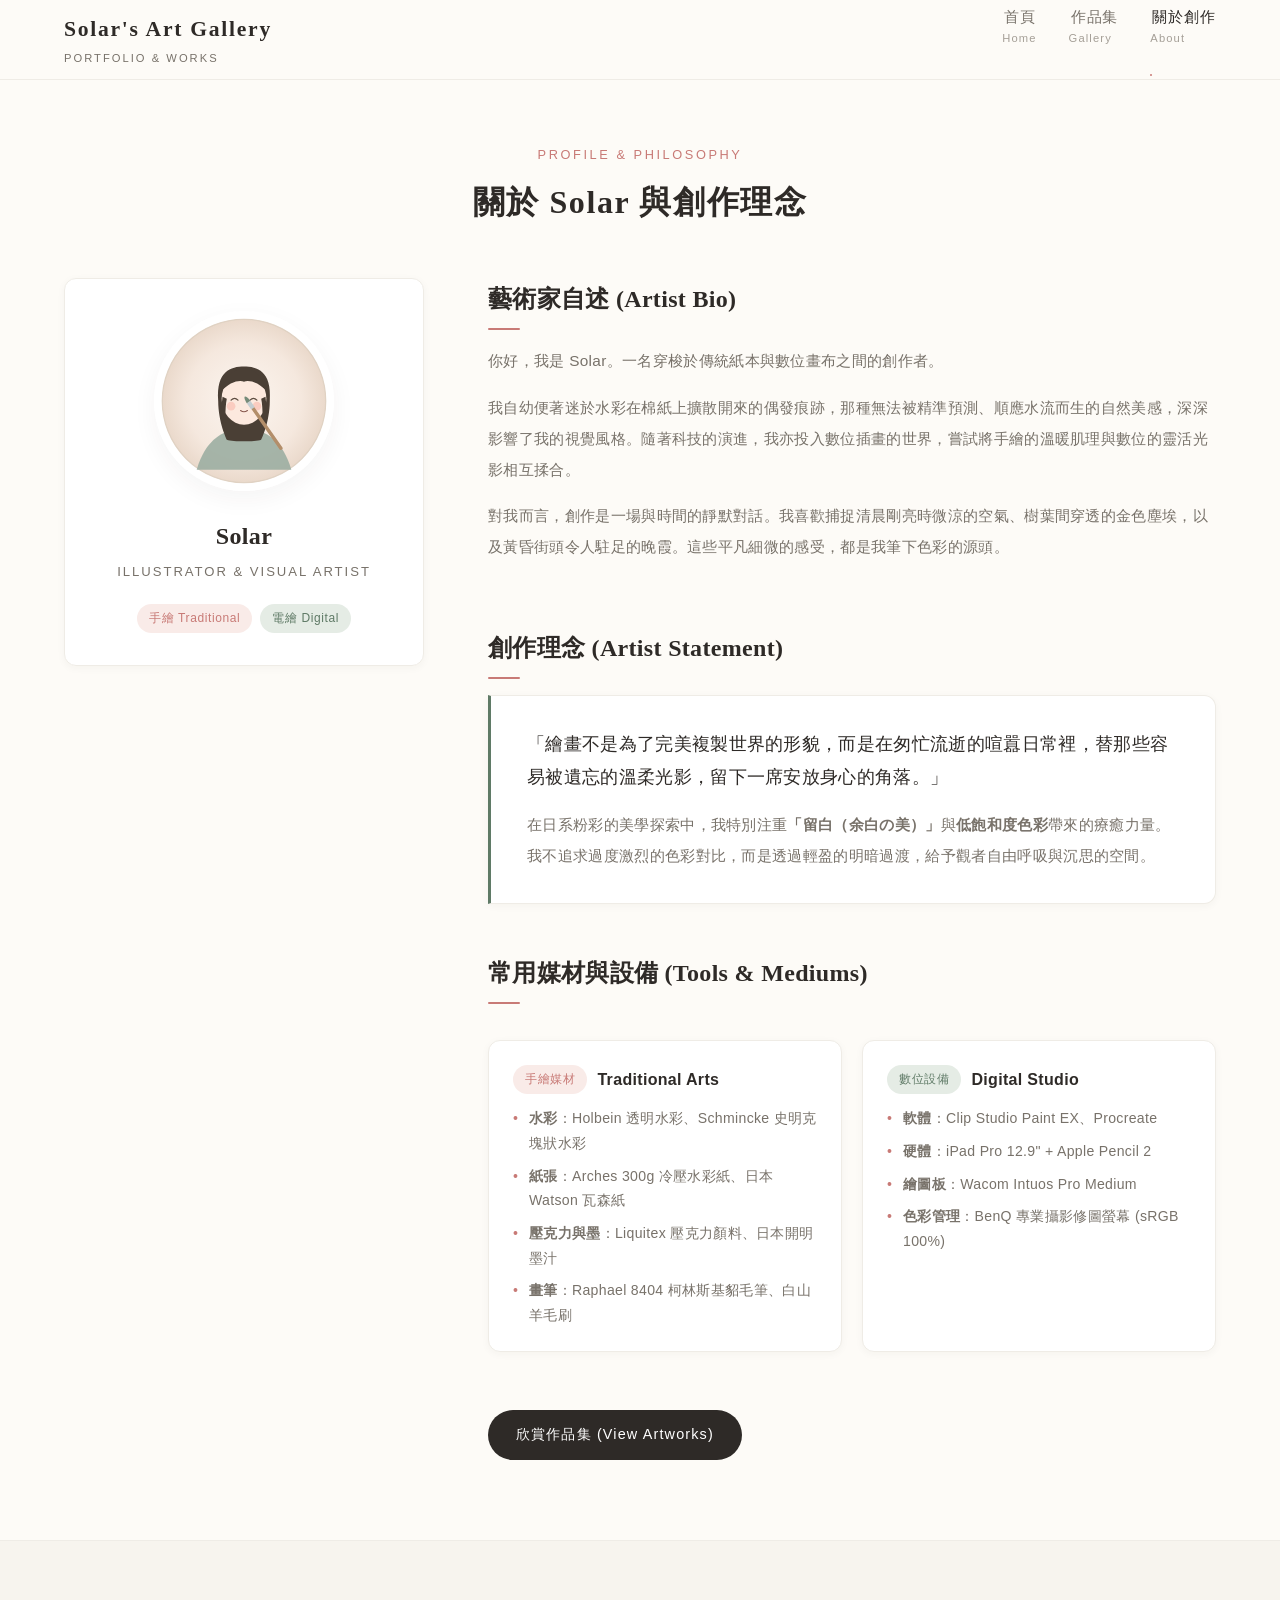
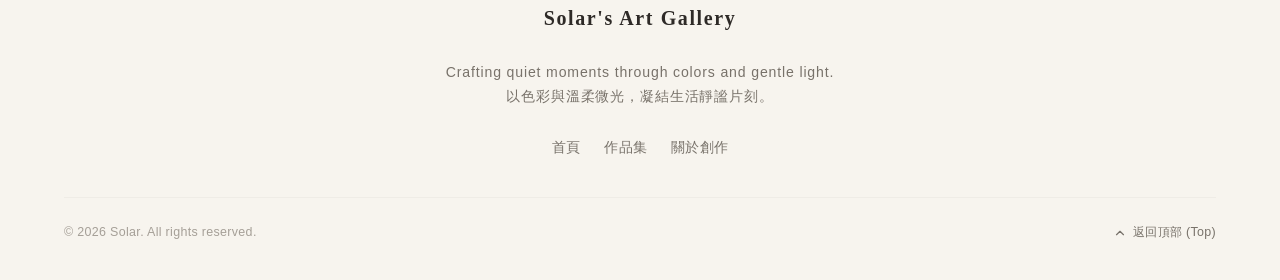
==== about.html @ 8c9266df "feat: initial commit for Solar's Art Gallery" ====
<!DOCTYPE html>
<html lang="zh-Hant">
<head>
  <meta charset="UTF-8">
  <meta name="viewport" content="width=device-width, initial-scale=1.0">
  <title>關於創作 About Solar｜Solar's Art Gallery</title>
  <meta name="description" content="關於繪師 Solar 的藝術家自述（Artist Bio）、創作理念（Artist Statement）以及常用手繪與電繪創作工具。">

  <!-- Stylesheets -->
  <link rel="stylesheet" href="css/style.css">
  <link rel="stylesheet" href="css/about.css">
</head>
<body>

  <!-- Site Header & Navigation -->
  <header class="site-header">
    <div class="container">
      <a href="index.html" class="site-logo">
        <span class="logo-main">Solar's Art Gallery</span>
        <span class="logo-sub">Portfolio & Works</span>
      </a>

      <button class="menu-toggle" aria-label="切換選單" aria-expanded="false">
        <span></span>
        <span></span>
        <span></span>
      </button>

      <nav>
        <ul class="nav-menu">
          <li>
            <a href="index.html" class="nav-link">
              首頁
              <span class="nav-sub-label">Home</span>
            </a>
          </li>
          <li>
            <a href="gallery.html" class="nav-link">
              作品集
              <span class="nav-sub-label">Gallery</span>
            </a>
          </li>
          <li>
            <a href="about.html" class="nav-link active">
              關於創作
              <span class="nav-sub-label">About</span>
            </a>
          </li>
        </ul>
      </nav>
    </div>
  </header>

  <!-- About Main Content -->
  <main class="about-hero-section">
    <div class="container">
      <!-- Section Header -->
      <div class="section-header">
        <span class="sub-heading">PROFILE & PHILOSOPHY</span>
        <h1 class="main-heading">關於 Solar 與創作理念</h1>
      </div>

      <div class="about-grid">
        <!-- Left: Sticky Portrait Card -->
        <aside class="about-portrait-card">
          <div class="portrait-avatar-wrapper">
            <img src="assets/images/profile.svg" alt="繪師 Solar" />
          </div>
          <h2 class="portrait-name">Solar</h2>
          <div class="portrait-role">Illustrator & Visual Artist</div>
          <div class="portrait-badges">
            <span class="category-badge traditional">手繪 Traditional</span>
            <span class="category-badge digital">電繪 Digital</span>
          </div>
        </aside>

        <!-- Right: Narrative Content -->
        <div class="about-narrative">
          <!-- Artist Bio -->
          <section>
            <h3 class="about-block-title">藝術家自述 (Artist Bio)</h3>
            <p class="about-text">
              你好，我是 Solar。一名穿梭於傳統紙本與數位畫布之間的創作者。
            </p>
            <p class="about-text">
              我自幼便著迷於水彩在棉紙上擴散開來的偶發痕跡，那種無法被精準預測、順應水流而生的自然美感，深深影響了我的視覺風格。隨著科技的演進，我亦投入數位插畫的世界，嘗試將手繪的溫暖肌理與數位的靈活光影相互揉合。
            </p>
            <p class="about-text">
              對我而言，創作是一場與時間的靜默對話。我喜歡捕捉清晨剛亮時微涼的空氣、樹葉間穿透的金色塵埃，以及黃昏街頭令人駐足的晚霞。這些平凡細微的感受，都是我筆下色彩的源頭。
            </p>
          </section>

          <!-- Artist Statement -->
          <section>
            <h3 class="about-block-title">創作理念 (Artist Statement)</h3>
            <div class="statement-box">
              <blockquote class="statement-quote">
                「繪畫不是為了完美複製世界的形貌，而是在匆忙流逝的喧囂日常裡，替那些容易被遺忘的溫柔光影，留下一席安放身心的角落。」
              </blockquote>
              <p class="about-text" style="margin-bottom: 0;">
                在日系粉彩的美學探索中，我特別注重<strong>「留白（余白の美）」</strong>與<strong>低飽和度色彩</strong>帶來的療癒力量。我不追求過度激烈的色彩對比，而是透過輕盈的明暗過渡，給予觀者自由呼吸與沉思的空間。
              </p>
            </div>
          </section>

          <!-- Tools & Materials -->
          <section>
            <h3 class="about-block-title">常用媒材與設備 (Tools & Mediums)</h3>
            <div class="tools-grid">
              <!-- Traditional Tools -->
              <div class="tool-card">
                <div class="tool-card-header">
                  <span class="category-badge traditional">手繪媒材</span>
                  <span class="tool-card-title">Traditional Arts</span>
                </div>
                <ul class="tool-items-list">
                  <li><strong>水彩</strong>：Holbein 透明水彩、Schmincke 史明克塊狀水彩</li>
                  <li><strong>紙張</strong>：Arches 300g 冷壓水彩紙、日本 Watson 瓦森紙</li>
                  <li><strong>壓克力與墨</strong>：Liquitex 壓克力顏料、日本開明墨汁</li>
                  <li><strong>畫筆</strong>：Raphael 8404 柯林斯基貂毛筆、白山羊毛刷</li>
                </ul>
              </div>

              <!-- Digital Tools -->
              <div class="tool-card">
                <div class="tool-card-header">
                  <span class="category-badge digital">數位設備</span>
                  <span class="tool-card-title">Digital Studio</span>
                </div>
                <ul class="tool-items-list">
                  <li><strong>軟體</strong>：Clip Studio Paint EX、Procreate</li>
                  <li><strong>硬體</strong>：iPad Pro 12.9" + Apple Pencil 2</li>
                  <li><strong>繪圖板</strong>：Wacom Intuos Pro Medium</li>
                  <li><strong>色彩管理</strong>：BenQ 專業攝影修圖螢幕 (sRGB 100%)</li>
                </ul>
              </div>
            </div>
          </section>

          <!-- Back to Gallery Link -->
          <div style="padding-top: 10px;">
            <a href="gallery.html" class="btn btn-primary">欣賞作品集 (View Artworks)</a>
          </div>
        </div>
      </div>
    </div>
  </main>

  <!-- Site Footer -->
  <footer class="site-footer">
    <div class="container">
      <div class="footer-content">
        <div class="footer-logo">Solar's Art Gallery</div>
        <p class="footer-tagline">
          Crafting quiet moments through colors and gentle light.<br>
          以色彩與溫柔微光，凝結生活靜謐片刻。
        </p>
        <ul class="footer-nav">
          <li><a href="index.html">首頁</a></li>
          <li><a href="gallery.html">作品集</a></li>
          <li><a href="about.html">關於創作</a></li>
        </ul>
      </div>
      <div class="footer-bottom">
        <span>&copy; <span id="current-year"></span> Solar. All rights reserved.</span>
        <a href="#top" class="back-to-top">
          <svg width="14" height="14" viewBox="0 0 24 24" fill="none" stroke="currentColor" stroke-width="2" stroke-linecap="round" stroke-linejoin="round">
            <polyline points="18 15 12 9 6 15"></polyline>
          </svg>
          返回頂部 (Top)
        </a>
      </div>
    </div>
  </footer>

  <!-- Scripts -->
  <script src="js/main.js"></script>
</body>
</html>
---- css/style.css ----
/* ==========================================================================
   Solar's Art Gallery - Global Styles (style.css)
   Japanese Pastel Aesthetic
   ========================================================================== */

:root {
  /* Colors */
  --color-bg: #FDFBF7;
  --color-surface: #FFFFFF;
  --color-surface-subtle: #F7F4EE;
  --color-surface-hover: #F2EDE4;

  --color-text-main: #2E2A27;
  --color-text-muted: #78726A;
  --color-text-light: #A59F97;

  --color-border: #EFECE6;
  --color-border-hover: #D8D2C6;

  /* Pastel Accent Colors */
  --color-pink-soft: #F9EBE8;
  --color-pink-accent: #C87A76;
  --color-pink-hover: #B66C68;

  --color-green-soft: #E5ECE5;
  --color-green-accent: #5F7A66;
  --color-green-hover: #506756;

  --color-beige-soft: #F4EFE6;
  --color-beige-accent: #9E8973;

  /* Shadows */
  --shadow-sm: 0 2px 8px rgba(60, 45, 35, 0.04);
  --shadow-md: 0 8px 24px rgba(60, 45, 35, 0.05);
  --shadow-lg: 0 16px 36px rgba(60, 45, 35, 0.08);

  /* Radius */
  --radius-sm: 6px;
  --radius-md: 12px;
  --radius-lg: 18px;
  --radius-full: 999px;

  /* Transitions */
  --transition-fast: 0.2s ease;
  --transition-normal: 0.35s cubic-bezier(0.25, 1, 0.5, 1);

  /* Layout */
  --container-max: 1160px;
  --header-height: 80px;
}

/* CSS Reset & Base */
*, *::before, *::after {
  box-sizing: border-box;
  margin: 0;
  padding: 0;
}

html {
  font-size: 16px;
  scroll-behavior: smooth;
}

body {
  background-color: var(--color-bg);
  color: var(--color-text-main);
  font-family: -apple-system, BlinkMacSystemFont, "Segoe UI", "Noto Sans TC", "Hiragino Kaku Gothic ProN", "Yu Gothic", sans-serif;
  line-height: 1.75;
  letter-spacing: 0.02em;
  -webkit-font-smoothing: antialiased;
  -moz-osx-font-smoothing: grayscale;
  display: flex;
  flex-direction: column;
  min-height: 100vh;
}

img {
  max-width: 100%;
  height: auto;
  display: block;
}

a {
  color: inherit;
  text-decoration: none;
  transition: color var(--transition-fast);
}

button {
  font: inherit;
  cursor: pointer;
  border: none;
  background: none;
}

/* Typography Helpers */
.font-serif {
  font-family: "Noto Serif TC", "Yu Mincho", "Hiragino Mincho ProN", serif;
}

.container {
  width: 90%;
  max-width: var(--container-max);
  margin: 0 auto;
}

.section-padding {
  padding: 80px 0;
}

.section-header {
  text-align: center;
  margin-bottom: 48px;
}

.sub-heading {
  display: inline-block;
  font-size: 0.8rem;
  font-weight: 500;
  letter-spacing: 0.2em;
  text-transform: uppercase;
  color: var(--color-pink-accent);
  margin-bottom: 8px;
}

.main-heading {
  font-family: "Noto Serif TC", serif;
  font-size: 2rem;
  font-weight: 600;
  color: var(--color-text-main);
  letter-spacing: 0.05em;
}

/* Header & Navigation */
.site-header {
  height: var(--header-height);
  background-color: rgba(253, 251, 247, 0.92);
  backdrop-filter: blur(10px);
  position: sticky;
  top: 0;
  z-index: 100;
  border-bottom: 1px solid var(--color-border);
  transition: all var(--transition-normal);
}

.site-header .container {
  display: flex;
  align-items: center;
  justify-content: space-between;
  height: 100%;
}

.site-logo {
  display: flex;
  flex-direction: column;
}

.logo-main {
  font-family: "Noto Serif TC", serif;
  font-size: 1.35rem;
  font-weight: 600;
  letter-spacing: 0.08em;
  color: var(--color-text-main);
}

.logo-sub {
  font-size: 0.7rem;
  letter-spacing: 0.18em;
  color: var(--color-text-muted);
  text-transform: uppercase;
}

.nav-menu {
  display: flex;
  align-items: center;
  gap: 32px;
  list-style: none;
}

.nav-link {
  font-size: 0.95rem;
  letter-spacing: 0.06em;
  color: var(--color-text-muted);
  position: relative;
  padding: 6px 2px;
  transition: color var(--transition-fast);
}

.nav-link:hover,
.nav-link.active {
  color: var(--color-text-main);
}

.nav-link.active::after {
  content: "";
  position: absolute;
  bottom: 0;
  left: 0;
  width: 100%;
  height: 2px;
  background-color: var(--color-pink-accent);
  border-radius: var(--radius-full);
}

.nav-sub-label {
  font-size: 0.7rem;
  letter-spacing: 0.1em;
  color: var(--color-text-light);
  display: block;
  margin-top: -2px;
}

.menu-toggle {
  display: none;
  flex-direction: column;
  gap: 5px;
  padding: 8px;
  z-index: 110;
}

.menu-toggle span {
  display: block;
  width: 24px;
  height: 2px;
  background-color: var(--color-text-main);
  transition: all var(--transition-fast);
  border-radius: 2px;
}

/* Category Badge */
.category-badge {
  display: inline-flex;
  align-items: center;
  font-size: 0.75rem;
  letter-spacing: 0.05em;
  padding: 4px 12px;
  border-radius: var(--radius-full);
  font-weight: 500;
}

.category-badge.traditional {
  background-color: var(--color-pink-soft);
  color: var(--color-pink-accent);
}

.category-badge.digital {
  background-color: var(--color-green-soft);
  color: var(--color-green-accent);
}

/* Buttons */
.btn {
  display: inline-flex;
  align-items: center;
  justify-content: center;
  gap: 8px;
  padding: 12px 28px;
  border-radius: var(--radius-full);
  font-size: 0.9rem;
  letter-spacing: 0.08em;
  transition: all var(--transition-normal);
  cursor: pointer;
}

.btn-primary {
  background-color: var(--color-text-main);
  color: #FFFFFF;
}

.btn-primary:hover {
  background-color: #433D39;
  transform: translateY(-2px);
  box-shadow: var(--shadow-sm);
}

.btn-secondary {
  background-color: var(--color-surface);
  border: 1px solid var(--color-border);
  color: var(--color-text-main);
}

.btn-secondary:hover {
  background-color: var(--color-surface-subtle);
  border-color: var(--color-border-hover);
  transform: translateY(-2px);
}

/* Artwork Card Component */
.artwork-card {
  background-color: var(--color-surface);
  border-radius: var(--radius-md);
  overflow: hidden;
  border: 1px solid var(--color-border);
  box-shadow: var(--shadow-sm);
  transition: all var(--transition-normal);
  display: flex;
  flex-direction: column;
}

.artwork-card:hover {
  transform: translateY(-6px);
  box-shadow: var(--shadow-md);
  border-color: var(--color-border-hover);
}

.card-image-wrap {
  position: relative;
  width: 100%;
  padding-top: 125%; /* 4:5 Aspect Ratio */
  overflow: hidden;
  background-color: var(--color-surface-subtle);
}

.card-image-wrap img {
  position: absolute;
  top: 0;
  left: 0;
  width: 100%;
  height: 100%;
  object-fit: cover;
  transition: transform var(--transition-normal);
}

.artwork-card:hover .card-image-wrap img {
  transform: scale(1.03);
}

.card-content {
  padding: 20px;
  display: flex;
  flex-direction: column;
  flex-grow: 1;
}

.card-meta {
  display: flex;
  align-items: center;
  justify-content: space-between;
  margin-bottom: 10px;
}

.card-year {
  font-size: 0.8rem;
  color: var(--color-text-light);
  letter-spacing: 0.05em;
}

.card-title {
  font-family: "Noto Serif TC", serif;
  font-size: 1.15rem;
  font-weight: 600;
  color: var(--color-text-main);
  margin-bottom: 4px;
}

.card-title-en {
  font-size: 0.78rem;
  color: var(--color-text-muted);
  letter-spacing: 0.05em;
  margin-bottom: 10px;
}

.card-medium {
  font-size: 0.82rem;
  color: var(--color-text-light);
  margin-top: auto;
}

/* Footer */
.site-footer {
  margin-top: auto;
  background-color: var(--color-surface-subtle);
  border-top: 1px solid var(--color-border);
  padding: 60px 0 36px;
}

.footer-content {
  display: flex;
  flex-direction: column;
  align-items: center;
  text-align: center;
  gap: 24px;
}

.footer-logo {
  font-family: "Noto Serif TC", serif;
  font-size: 1.25rem;
  font-weight: 600;
  letter-spacing: 0.08em;
}

.footer-tagline {
  font-size: 0.88rem;
  color: var(--color-text-muted);
  letter-spacing: 0.06em;
  max-width: 450px;
}

.footer-nav {
  display: flex;
  gap: 24px;
  list-style: none;
}

.footer-nav a {
  font-size: 0.85rem;
  color: var(--color-text-muted);
}

.footer-nav a:hover {
  color: var(--color-text-main);
}

.footer-bottom {
  margin-top: 36px;
  padding-top: 24px;
  border-top: 1px solid var(--color-border);
  width: 100%;
  display: flex;
  align-items: center;
  justify-content: space-between;
  font-size: 0.78rem;
  color: var(--color-text-light);
}

.back-to-top {
  display: inline-flex;
  align-items: center;
  gap: 6px;
  color: var(--color-text-muted);
  cursor: pointer;
  transition: color var(--transition-fast);
}

.back-to-top:hover {
  color: var(--color-text-main);
}

/* Mobile Responsiveness */
@media (max-width: 768px) {
  :root {
    --header-height: 70px;
  }

  .menu-toggle {
    display: flex;
  }

  .nav-menu {
    position: fixed;
    top: var(--header-height);
    left: 0;
    width: 100%;
    background-color: var(--color-surface);
    border-bottom: 1px solid var(--color-border);
    flex-direction: column;
    padding: 24px 0;
    gap: 20px;
    box-shadow: var(--shadow-md);
    transform: translateY(-120%);
    opacity: 0;
    pointer-events: none;
    transition: all var(--transition-normal);
  }

  .nav-menu.open {
    transform: translateY(0);
    opacity: 1;
    pointer-events: auto;
  }

  .menu-toggle.active span:nth-child(1) {
    transform: translateY(7px) rotate(45deg);
  }

  .menu-toggle.active span:nth-child(2) {
    opacity: 0;
  }

  .menu-toggle.active span:nth-child(3) {
    transform: translateY(-7px) rotate(-45deg);
  }

  .section-padding {
    padding: 50px 0;
  }

  .main-heading {
    font-size: 1.6rem;
  }

  .footer-bottom {
    flex-direction: column;
    gap: 12px;
  }
}
---- css/about.css ----
/* ==========================================================================
   Solar's Art Gallery - About Page Styles (about.css)
   ========================================================================== */

.about-hero-section {
  padding: 60px 0 80px;
}

.about-grid {
  display: grid;
  grid-template-columns: 360px 1fr;
  gap: 64px;
  align-items: start;
}

/* Portrait Card */
.about-portrait-card {
  background-color: var(--color-surface);
  border: 1px solid var(--color-border);
  border-radius: var(--radius-md);
  padding: 32px 24px;
  text-align: center;
  box-shadow: var(--shadow-sm);
  position: sticky;
  top: 100px;
}

.portrait-avatar-wrapper {
  width: 180px;
  height: 180px;
  margin: 0 auto 24px;
  border-radius: var(--radius-full);
  overflow: hidden;
  box-shadow: var(--shadow-md);
  border: 4px solid var(--color-surface);
}

.portrait-avatar-wrapper img {
  width: 100%;
  height: 100%;
  object-fit: cover;
}

.portrait-name {
  font-family: "Noto Serif TC", serif;
  font-size: 1.5rem;
  font-weight: 600;
  color: var(--color-text-main);
  margin-bottom: 4px;
}

.portrait-role {
  font-size: 0.82rem;
  letter-spacing: 0.15em;
  color: var(--color-text-muted);
  text-transform: uppercase;
  margin-bottom: 20px;
}

.portrait-badges {
  display: flex;
  justify-content: center;
  gap: 8px;
}

/* About Narrative */
.about-narrative {
  display: flex;
  flex-direction: column;
  gap: 48px;
}

.about-block-title {
  font-family: "Noto Serif TC", serif;
  font-size: 1.5rem;
  color: var(--color-text-main);
  margin-bottom: 16px;
  position: relative;
  display: inline-block;
}

.about-block-title::after {
  content: "";
  display: block;
  width: 32px;
  height: 2px;
  background-color: var(--color-pink-accent);
  margin-top: 8px;
  border-radius: var(--radius-full);
}

.about-text {
  font-size: 0.96rem;
  color: var(--color-text-muted);
  line-height: 2;
  margin-bottom: 16px;
}

/* Artist Statement Quote Box */
.statement-box {
  background-color: var(--color-surface);
  border-left: 3px solid var(--color-green-accent);
  border-radius: 0 var(--radius-md) var(--radius-md) 0;
  padding: 32px 36px;
  box-shadow: var(--shadow-sm);
  border-top: 1px solid var(--color-border);
  border-right: 1px solid var(--color-border);
  border-bottom: 1px solid var(--color-border);
}

.statement-quote {
  font-family: "Noto Serif TC", serif;
  font-size: 1.12rem;
  line-height: 1.85;
  color: var(--color-text-main);
  font-style: normal;
  margin-bottom: 16px;
}

/* Materials & Tools Showcase */
.tools-grid {
  display: grid;
  grid-template-columns: repeat(2, 1fr);
  gap: 20px;
  margin-top: 20px;
}

.tool-card {
  background-color: var(--color-surface);
  border: 1px solid var(--color-border);
  border-radius: var(--radius-md);
  padding: 24px;
  box-shadow: var(--shadow-sm);
}

.tool-card-header {
  display: flex;
  align-items: center;
  gap: 10px;
  margin-bottom: 12px;
}

.tool-card-title {
  font-weight: 600;
  font-size: 1rem;
  color: var(--color-text-main);
}

.tool-items-list {
  list-style: none;
  font-size: 0.88rem;
  color: var(--color-text-muted);
  display: flex;
  flex-direction: column;
  gap: 8px;
}

.tool-items-list li {
  position: relative;
  padding-left: 16px;
}

.tool-items-list li::before {
  content: "•";
  position: absolute;
  left: 0;
  color: var(--color-pink-accent);
}

/* Responsive */
@media (max-width: 860px) {
  .about-grid {
    grid-template-columns: 1fr;
    gap: 40px;
  }

  .about-portrait-card {
    position: static;
  }

  .tools-grid {
    grid-template-columns: 1fr;
  }
}
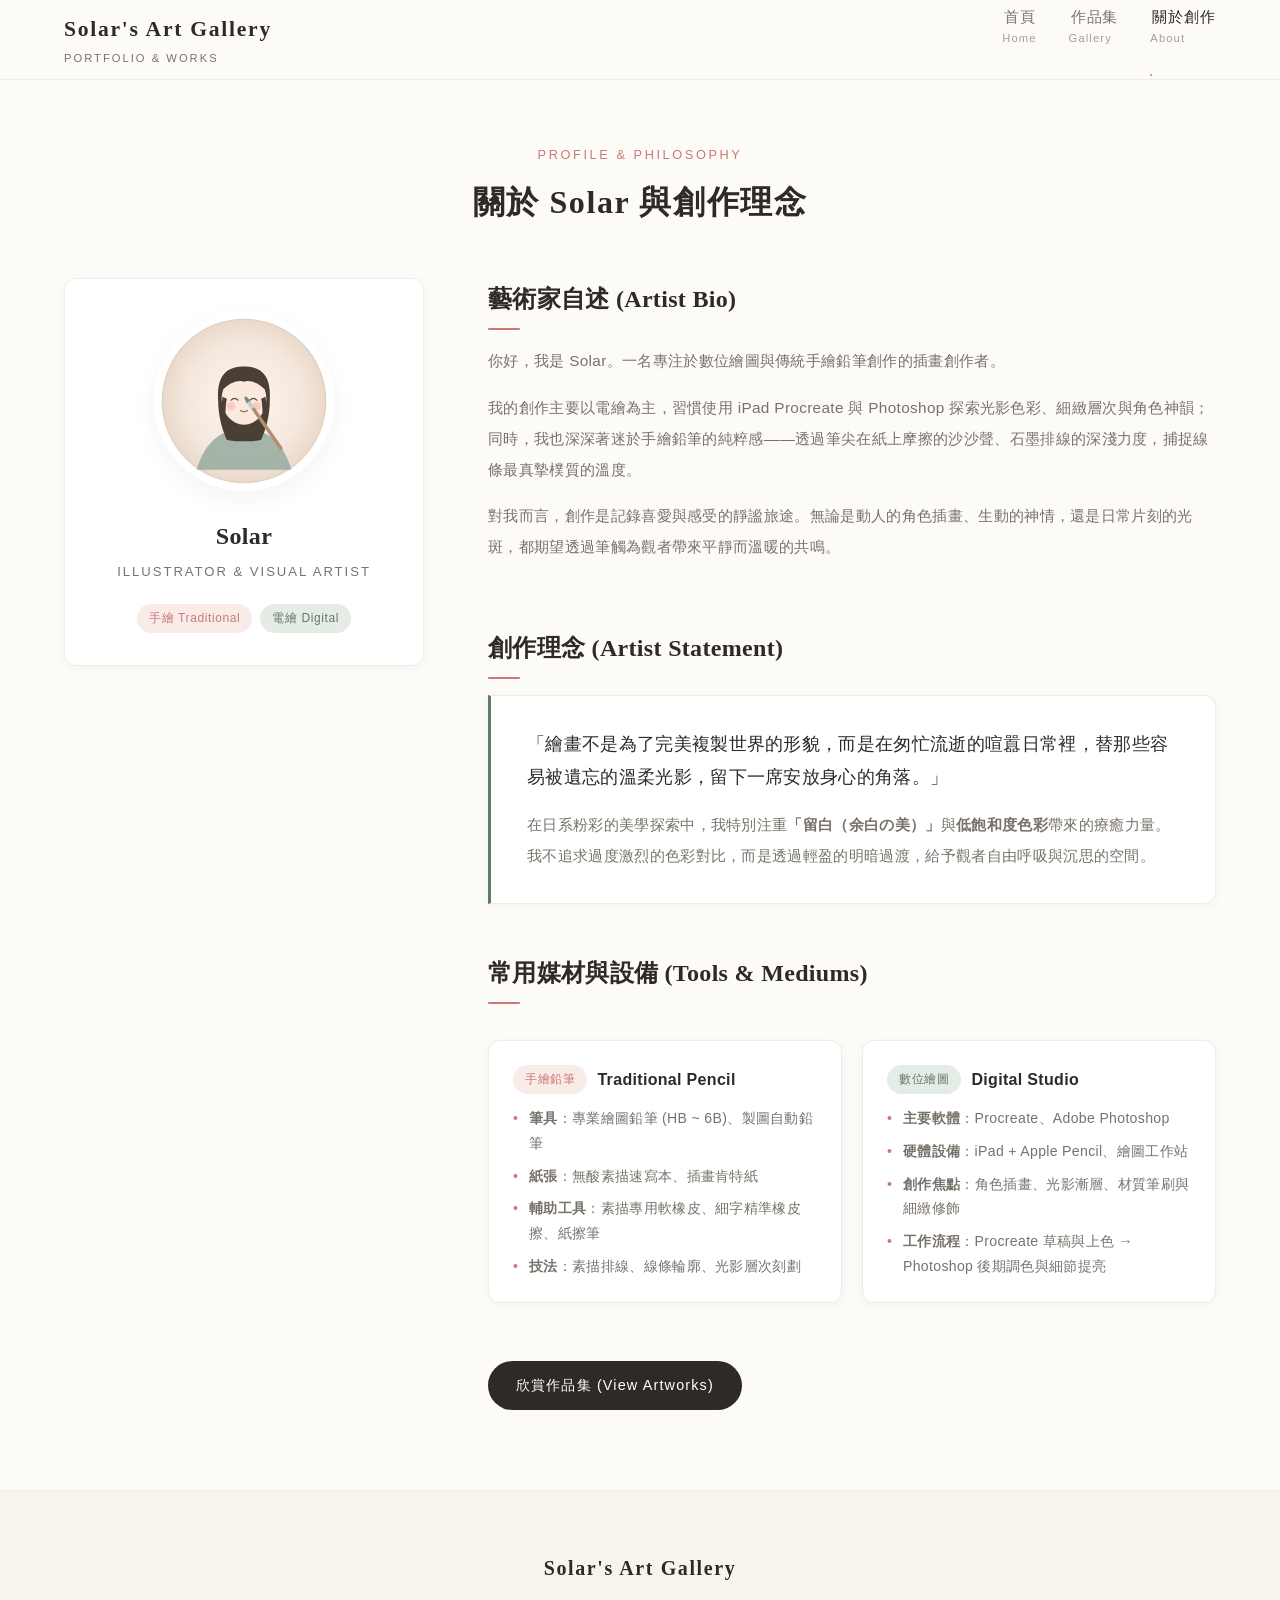
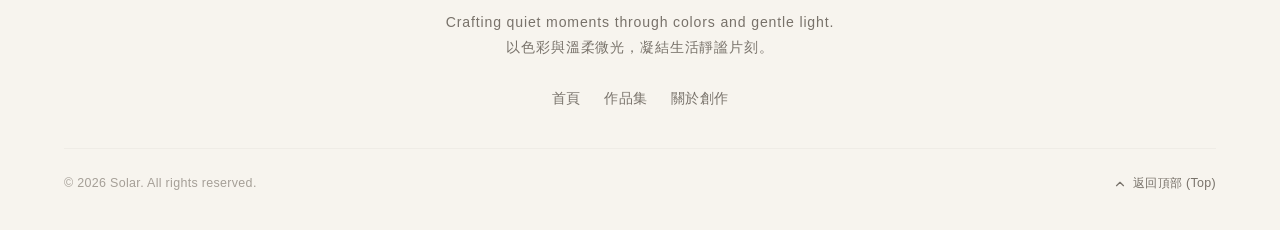
==== commit d065355d: "feat: replace placeholder artworks with user's real digital and traditional works" ====
--- a/about.html
+++ b/about.html
@@ -80,13 +80,13 @@
           <section>
             <h3 class="about-block-title">藝術家自述 (Artist Bio)</h3>
             <p class="about-text">
-              你好，我是 Solar。一名穿梭於傳統紙本與數位畫布之間的創作者。
+              你好，我是 Solar。一名專注於數位繪圖與傳統手繪鉛筆創作的插畫創作者。
             </p>
             <p class="about-text">
-              我自幼便著迷於水彩在棉紙上擴散開來的偶發痕跡，那種無法被精準預測、順應水流而生的自然美感，深深影響了我的視覺風格。隨著科技的演進，我亦投入數位插畫的世界，嘗試將手繪的溫暖肌理與數位的靈活光影相互揉合。
+              我的創作主要以電繪為主，習慣使用 iPad Procreate 與 Photoshop 探索光影色彩、細緻層次與角色神韻；同時，我也深深著迷於手繪鉛筆的純粹感——透過筆尖在紙上摩擦的沙沙聲、石墨排線的深淺力度，捕捉線條最真摯樸質的溫度。
             </p>
             <p class="about-text">
-              對我而言，創作是一場與時間的靜默對話。我喜歡捕捉清晨剛亮時微涼的空氣、樹葉間穿透的金色塵埃，以及黃昏街頭令人駐足的晚霞。這些平凡細微的感受，都是我筆下色彩的源頭。
+              對我而言，創作是記錄喜愛與感受的靜謐旅途。無論是動人的角色插畫、生動的神情，還是日常片刻的光斑，都期望透過筆觸為觀者帶來平靜而溫暖的共鳴。
             </p>
           </section>
 
@@ -110,28 +110,28 @@
               <!-- Traditional Tools -->
               <div class="tool-card">
                 <div class="tool-card-header">
-                  <span class="category-badge traditional">手繪媒材</span>
-                  <span class="tool-card-title">Traditional Arts</span>
+                  <span class="category-badge traditional">手繪鉛筆</span>
+                  <span class="tool-card-title">Traditional Pencil</span>
                 </div>
                 <ul class="tool-items-list">
-                  <li><strong>水彩</strong>：Holbein 透明水彩、Schmincke 史明克塊狀水彩</li>
-                  <li><strong>紙張</strong>：Arches 300g 冷壓水彩紙、日本 Watson 瓦森紙</li>
-                  <li><strong>壓克力與墨</strong>：Liquitex 壓克力顏料、日本開明墨汁</li>
-                  <li><strong>畫筆</strong>：Raphael 8404 柯林斯基貂毛筆、白山羊毛刷</li>
+                  <li><strong>筆具</strong>：專業繪圖鉛筆 (HB ~ 6B)、製圖自動鉛筆</li>
+                  <li><strong>紙張</strong>：無酸素描速寫本、插畫肯特紙</li>
+                  <li><strong>輔助工具</strong>：素描專用軟橡皮、細字精準橡皮擦、紙擦筆</li>
+                  <li><strong>技法</strong>：素描排線、線條輪廓、光影層次刻劃</li>
                 </ul>
               </div>
 
               <!-- Digital Tools -->
               <div class="tool-card">
                 <div class="tool-card-header">
-                  <span class="category-badge digital">數位設備</span>
+                  <span class="category-badge digital">數位繪圖</span>
                   <span class="tool-card-title">Digital Studio</span>
                 </div>
                 <ul class="tool-items-list">
-                  <li><strong>軟體</strong>：Clip Studio Paint EX、Procreate</li>
-                  <li><strong>硬體</strong>：iPad Pro 12.9" + Apple Pencil 2</li>
-                  <li><strong>繪圖板</strong>：Wacom Intuos Pro Medium</li>
-                  <li><strong>色彩管理</strong>：BenQ 專業攝影修圖螢幕 (sRGB 100%)</li>
+                  <li><strong>主要軟體</strong>：Procreate、Adobe Photoshop</li>
+                  <li><strong>硬體設備</strong>：iPad + Apple Pencil、繪圖工作站</li>
+                  <li><strong>創作焦點</strong>：角色插畫、光影漸層、材質筆刷與細緻修飾</li>
+                  <li><strong>工作流程</strong>：Procreate 草稿與上色 &rarr; Photoshop 後期調色與細節提亮</li>
                 </ul>
               </div>
             </div>
